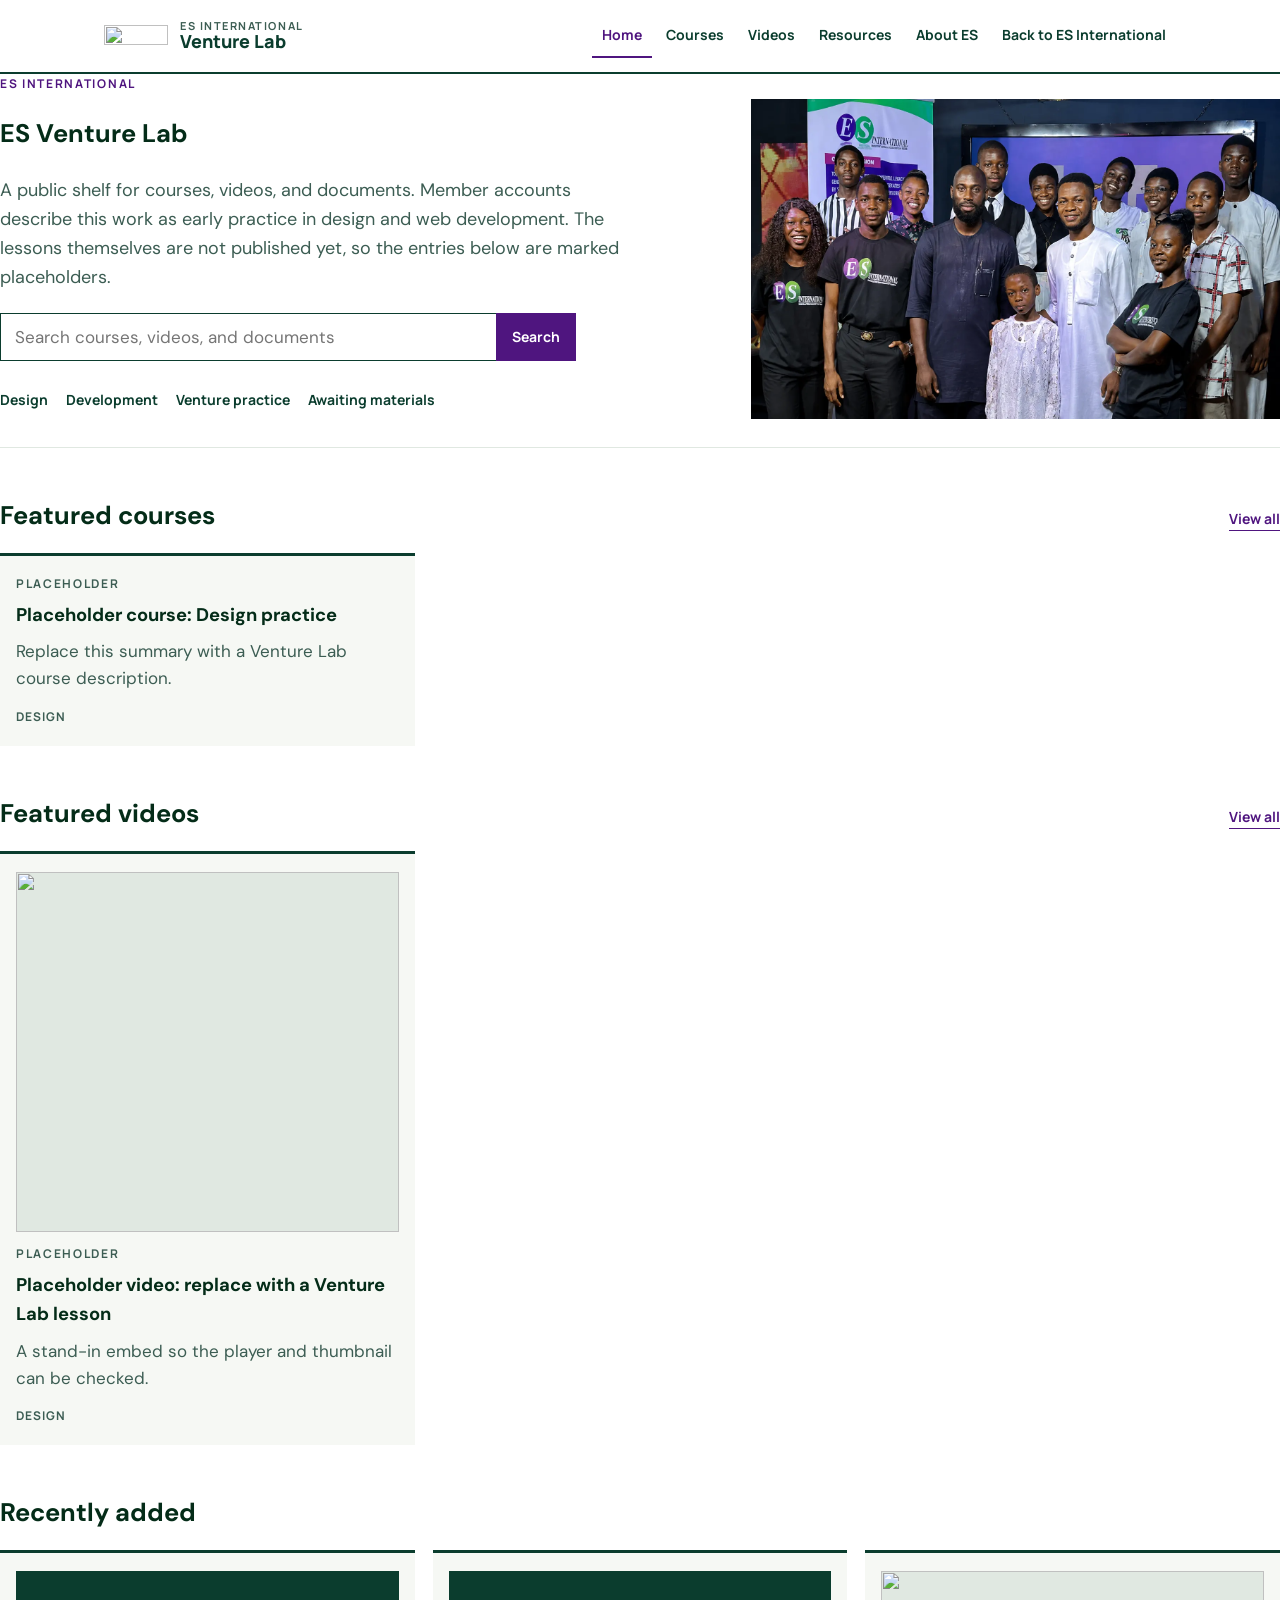
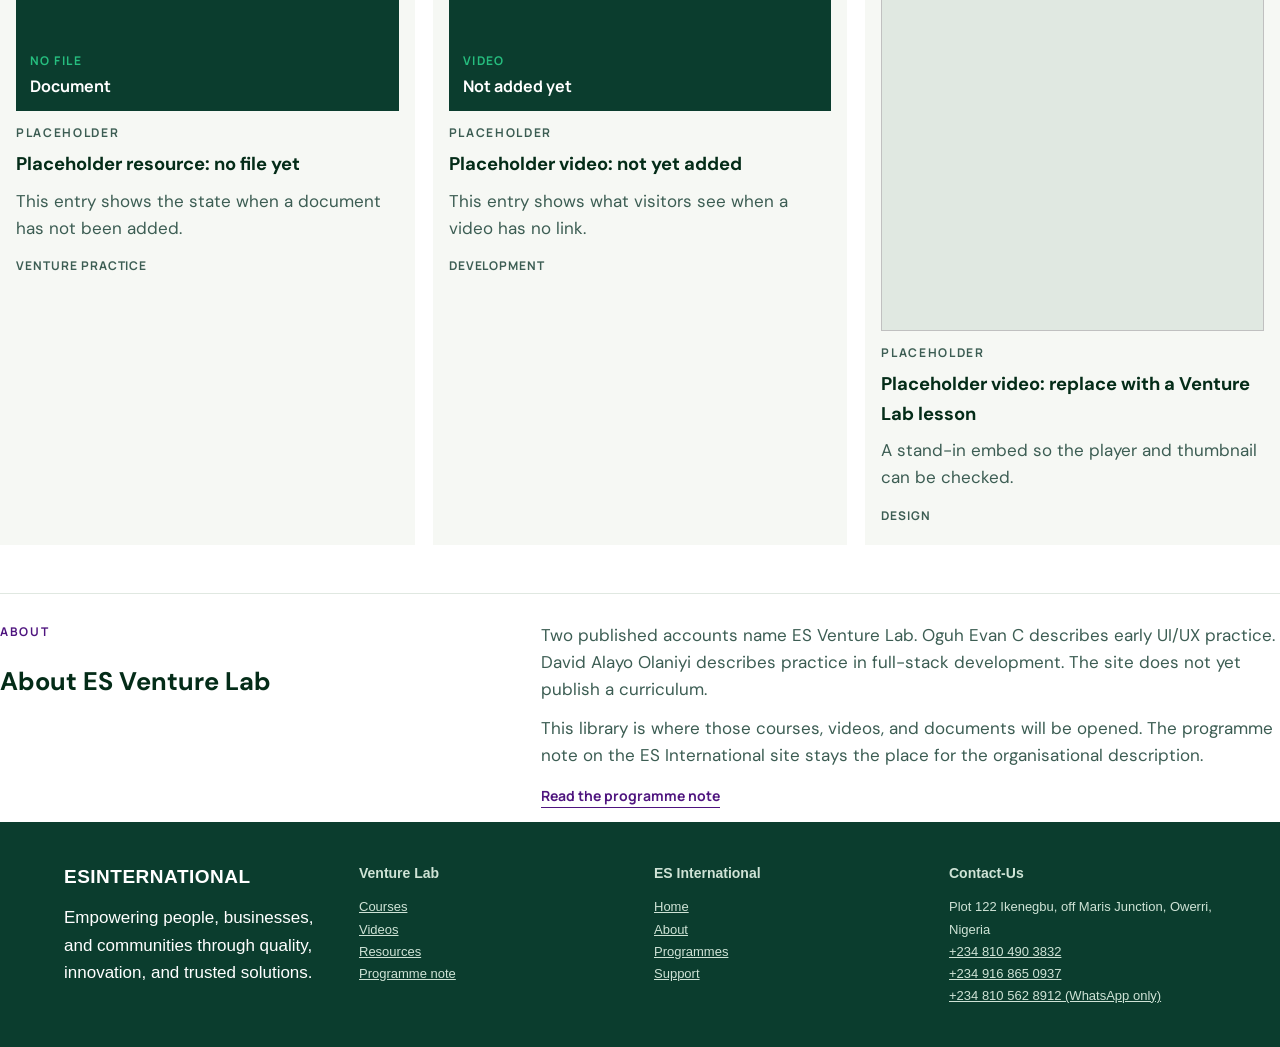
==== venture-lab/index.html @ 7b328bc0 "Add a public ES Venture Lab library so courses, videos, and documents can be found from the site. Co" ====
<!DOCTYPE html>
<html lang="en">

<head>
  <meta charset="UTF-8">
  <meta name="viewport" content="width=device-width, initial-scale=1">
  <title>ES Venture Lab</title>
  <link rel="preconnect" href="https://fonts.googleapis.com">
  <link rel="preconnect" href="https://fonts.gstatic.com" crossorigin>
  <link href="https://fonts.googleapis.com/css2?family=DM+Sans:ital,opsz,wght@0,9..40,400;0,9..40,500;0,9..40,700&family=Manrope:wght@600;700;800&display=swap" rel="stylesheet">
  <link rel="stylesheet" href="lab.css">
</head>

<body>
  <a class="skip" href="#lab-main">Skip to content</a>
  <header class="lab-header">
    <div class="lab-header-inner">
      <a class="lab-brand" href="#/">
        <img src="https://res.cloudinary.com/ytqwaayr/image/upload/f_auto,q_auto,w_160/v1791012671/transparent-color-logo.png" alt="" width="1913" height="680" decoding="async">
        <span>
          <span class="lab-brand-org">ES International</span>
          <span class="lab-brand-name">Venture Lab</span>
        </span>
      </a>
      <button class="lab-toggle" type="button" aria-expanded="false" aria-controls="lab-nav" aria-label="Open menu">
        <span class="lab-toggle-box" aria-hidden="true"><span></span><span></span><span></span></span>
      </button>
      <nav id="lab-nav" class="lab-nav" aria-label="Venture Lab">
        <ul>
          <li><a href="#/" data-nav="home">Home</a></li>
          <li><a href="#/courses" data-nav="courses">Courses</a></li>
          <li><a href="#/videos" data-nav="videos">Videos</a></li>
          <li><a href="#/resources" data-nav="resources">Resources</a></li>
          <li><a href="../about.html">About ES</a></li>
          <li><a href="../index.html">Back to ES International</a></li>
        </ul>
      </nav>
    </div>
  </header>

  <main id="lab-main" tabindex="-1"></main>
  <noscript>
    <p class="lab-noscript">The Venture Lab library needs JavaScript to list courses, videos, and documents.</p>
  </noscript>

  <footer class="lab-footer">
    <div>
      <p class="lab-mark">ESINTERNATIONAL</p>
      <p>Empowering people, businesses, and communities through quality, innovation, and trusted solutions.</p>
    </div>
    <div>
      <h2>Venture Lab</h2>
      <ul>
        <li><a href="#/courses">Courses</a></li>
        <li><a href="#/videos">Videos</a></li>
        <li><a href="#/resources">Resources</a></li>
        <li><a href="../programmes.html#venture-lab">Programme note</a></li>
      </ul>
    </div>
    <div>
      <h2>ES International</h2>
      <ul>
        <li><a href="../index.html">Home</a></li>
        <li><a href="../about.html">About</a></li>
        <li><a href="../programmes.html">Programmes</a></li>
        <li><a href="../support.html">Support</a></li>
      </ul>
    </div>
    <div>
      <h2>Contact-Us</h2>
      <ul>
        <li>Plot 122 Ikenegbu, off Maris Junction, Owerri, Nigeria</li>
        <li><a href="tel:+2348104903832">+234 810 490 3832</a></li>
        <li><a href="tel:+2349168650937">+234 916 865 0937</a></li>
        <li><a href="https://wa.me/2348105628912" target="_blank" rel="noopener noreferrer">+234 810 562 8912 (WhatsApp only)</a></li>
      </ul>
    </div>
  </footer>

  <script src="content.js"></script>
  <script src="lab.js"></script>
</body>

</html>
---- venture-lab/lab.css ----
:root {
  --green: #0B3D2E;
  --purple: #4F157F;
  --accent: #26BE7F;
  --ink: #042C18;
  --muted: #3C5D53;
  --line: #E0E8E1;
  --paper: #F6F8F4;
  --header: 72px;
}

* { box-sizing: border-box; }

html { scroll-padding-top: var(--header); }

body {
  margin: 0;
  background: #fff;
  color: var(--ink);
  font-family: "DM Sans", sans-serif;
  font-size: 17px;
  line-height: 1.6;
  overflow-x: clip;
}

img { max-width: 100%; }

a { color: inherit; }

button, input { font: inherit; }

:focus-visible {
  outline: 2px solid var(--purple);
  outline-offset: 3px;
}

.skip {
  position: absolute;
  left: 12px;
  top: 8px;
  z-index: 80;
  transform: translateY(-140%);
  background: #fff;
  color: var(--green);
  padding: 8px 12px;
  font-family: "Manrope", sans-serif;
  font-weight: 700;
}

.skip:focus { transform: none; }

.lab-header {
  position: sticky;
  top: 0;
  z-index: 40;
  background: #fff;
  border-bottom: 2px solid var(--green);
}

.lab-header-inner {
  display: flex;
  align-items: center;
  gap: 20px;
  max-width: 1120px;
  min-height: var(--header);
  margin: 0 auto;
  padding: 10px 24px;
}

.lab-brand {
  display: flex;
  align-items: center;
  gap: 12px;
  text-decoration: none;
  margin-right: auto;
}

.lab-brand img {
  width: 64px;
  height: auto;
  display: block;
}

.lab-brand-org,
.lab-brand-name {
  display: block;
  font-family: "Manrope", sans-serif;
  line-height: 1.1;
}

.lab-brand-org {
  color: var(--muted);
  font-size: 11px;
  font-weight: 700;
  letter-spacing: 0.14em;
  text-transform: uppercase;
}

.lab-brand-name {
  color: var(--green);
  font-size: 18px;
  font-weight: 800;
}

.lab-toggle {
  display: none;
  align-items: center;
  justify-content: center;
  width: 44px;
  height: 44px;
  border: 1px solid var(--green);
  background: #fff;
  color: var(--green);
  cursor: pointer;
}

.lab-toggle-box {
  display: grid;
  gap: 5px;
  width: 18px;
}

.lab-toggle-box span {
  display: block;
  height: 2px;
  background: currentColor;
}

.lab-nav ul {
  display: flex;
  flex-wrap: wrap;
  justify-content: flex-end;
  align-items: center;
  gap: 4px;
  margin: 0;
  padding: 0;
  list-style: none;
}

.lab-nav a {
  display: inline-flex;
  align-items: center;
  min-height: 44px;
  padding: 0 10px;
  border-bottom: 2px solid transparent;
  color: var(--green);
  font-family: "Manrope", sans-serif;
  font-size: 14px;
  font-weight: 700;
  text-decoration: none;
  transition: color 160ms ease, border-color 160ms ease;
}

.lab-nav a:hover,
.lab-nav a[aria-current="page"] {
  color: var(--purple);
  border-bottom-color: var(--purple);
}

.lab-main {
  max-width: 1120px;
  margin: 0 auto;
  padding: 36px 24px 72px;
}

.lab-main h1,
.lab-main h2,
.lab-main h3 {
  font-family: "Manrope", sans-serif;
  color: var(--green);
  line-height: 1.15;
  letter-spacing: -0.02em;
}

.lab-main h1 {
  margin: 8px 0 12px;
  font-size: clamp(2.2rem, 4vw, 3.6rem);
}

.lab-main h2 {
  margin: 0 0 16px;
  font-size: clamp(1.5rem, 2vw, 2rem);
}

.lab-kicker {
  margin: 0;
  color: var(--purple);
  font-family: "Manrope", sans-serif;
  font-size: 12px;
  font-weight: 700;
  letter-spacing: 0.14em;
  text-transform: uppercase;
}

.lab-lead {
  max-width: 40rem;
  margin: 0;
  color: var(--muted);
  font-size: 18px;
}

.lab-hero {
  display: grid;
  grid-template-columns: minmax(0, 1.15fr) minmax(240px, 0.85fr);
  gap: 36px;
  align-items: end;
  padding-bottom: 28px;
  border-bottom: 1px solid var(--line);
}

.lab-hero-photo {
  margin: 0;
}

.lab-hero-photo img {
  display: block;
  width: 100%;
  height: 320px;
  object-fit: cover;
}

.lab-sr {
  position: absolute;
  width: 1px;
  height: 1px;
  padding: 0;
  margin: -1px;
  overflow: hidden;
  clip: rect(0, 0, 0, 0);
  white-space: nowrap;
  border: 0;
}

.lab-search {
  display: flex;
  gap: 0;
  max-width: 36rem;
  margin-top: 22px;
}

.lab-toolbar .lab-search { margin-top: 0; }

.lab-search input {
  flex: 1;
  min-width: 0;
  min-height: 48px;
  padding: 0 14px;
  border: 1px solid var(--green);
  border-right: 0;
  background: #fff;
  color: var(--ink);
}

.lab-search button,
.lab-button {
  display: inline-flex;
  align-items: center;
  justify-content: center;
  min-height: 48px;
  padding: 0 16px;
  border: 0;
  background: var(--purple);
  color: #fff;
  font-family: "Manrope", sans-serif;
  font-size: 14px;
  font-weight: 700;
  text-decoration: none;
  cursor: pointer;
}

.lab-search button:hover,
.lab-button:hover { background: var(--green); }

.lab-cats {
  display: flex;
  flex-wrap: wrap;
  gap: 8px 18px;
  margin-top: 22px;
}

.lab-cats a,
.lab-filters button {
  border: 0;
  border-bottom: 1px solid transparent;
  background: transparent;
  padding: 6px 0;
  color: var(--green);
  font-family: "Manrope", sans-serif;
  font-size: 14px;
  font-weight: 700;
  text-decoration: none;
  cursor: pointer;
}

.lab-cats a:hover,
.lab-filters button:hover,
.lab-filters button[aria-pressed="true"] {
  color: var(--purple);
  border-bottom-color: var(--purple);
}

.lab-section { margin-top: 48px; }

.lab-section-head {
  display: flex;
  justify-content: space-between;
  align-items: baseline;
  gap: 16px;
  margin-bottom: 16px;
}

.lab-section-head h2 { margin: 0; }

.lab-section-head a {
  color: var(--purple);
  font-family: "Manrope", sans-serif;
  font-size: 14px;
  font-weight: 700;
  text-decoration: none;
  border-bottom: 1px solid var(--purple);
}

.lab-grid {
  display: grid;
  grid-template-columns: repeat(3, minmax(0, 1fr));
  gap: 18px;
}

.lab-card {
  display: flex;
  flex-direction: column;
  min-height: 100%;
  padding: 18px 16px 20px;
  border-top: 3px solid var(--green);
  background: var(--paper);
  color: inherit;
  text-decoration: none;
  transition: border-color 160ms ease;
}

.lab-card:hover { border-top-color: var(--purple); }

.lab-card h3 {
  margin: 8px 0;
  font-size: 1.15rem;
}

.lab-card p,
.lab-copy p { margin: 0; color: var(--muted); }

.lab-meta {
  margin-top: auto;
  padding-top: 14px;
  color: var(--green);
  font-family: "Manrope", sans-serif;
  font-size: 12px;
  font-weight: 700;
  letter-spacing: 0.08em;
  text-transform: uppercase;
}

.lab-thumb {
  display: block;
  width: 100%;
  aspect-ratio: 16 / 9;
  object-fit: cover;
  background: var(--line);
  margin-bottom: 12px;
}

.lab-cover {
  display: flex;
  flex-direction: column;
  justify-content: flex-end;
  min-height: 140px;
  margin-bottom: 12px;
  padding: 14px;
  background: var(--green);
  color: #fff;
}

.lab-cover span {
  font-family: "Manrope", sans-serif;
  font-size: 12px;
  font-weight: 700;
  letter-spacing: 0.12em;
  text-transform: uppercase;
  color: var(--accent);
}

.lab-cover strong {
  margin-top: 6px;
  font-family: "Manrope", sans-serif;
  font-size: 16px;
  font-weight: 700;
  line-height: 1.3;
}

.lab-toolbar {
  display: flex;
  flex-wrap: wrap;
  align-items: flex-end;
  justify-content: space-between;
  gap: 16px 24px;
  margin: 8px 0 22px;
}

.lab-filters {
  display: flex;
  flex-wrap: wrap;
  gap: 8px 16px;
}

.lab-count {
  margin: 0 0 14px;
  color: var(--muted);
  font-size: 14px;
}

.lab-empty,
.lab-unavailable {
  margin: 0;
  padding: 18px 16px;
  background: var(--paper);
  border-left: 3px solid var(--purple);
  color: var(--muted);
}

.lab-detail { max-width: 46rem; }

.lab-back {
  display: inline-block;
  margin-bottom: 14px;
  color: var(--purple);
  font-family: "Manrope", sans-serif;
  font-size: 14px;
  font-weight: 700;
  text-decoration: none;
  border-bottom: 1px solid var(--purple);
}

.lab-copy p + p { margin-top: 12px; }

.lab-materials {
  margin: 22px 0 0;
  padding: 0;
  list-style: none;
  border-top: 1px solid var(--line);
}

.lab-materials li { border-bottom: 1px solid var(--line); }

.lab-materials a {
  display: block;
  padding: 14px 0;
  color: var(--green);
  font-family: "Manrope", sans-serif;
  font-weight: 700;
  text-decoration: none;
}

.lab-materials a:hover { color: var(--purple); }

.lab-materials span {
  display: block;
  color: var(--muted);
  font-family: "DM Sans", sans-serif;
  font-size: 13px;
  font-weight: 400;
  letter-spacing: 0;
  text-transform: none;
}

.lab-player {
  position: relative;
  margin: 18px 0 22px;
  background: #042C18;
  aspect-ratio: 16 / 9;
}

.lab-player iframe {
  position: absolute;
  inset: 0;
  width: 100%;
  height: 100%;
  border: 0;
}

.lab-actions { margin-top: 22px; }

.lab-about {
  display: grid;
  grid-template-columns: minmax(0, 0.8fr) minmax(0, 1.2fr);
  gap: 28px 48px;
  padding-top: 28px;
  border-top: 1px solid var(--line);
}

.lab-about p + p { margin-top: 12px; }

.lab-noscript {
  max-width: 40rem;
  margin: 24px auto;
  padding: 0 24px;
  color: var(--muted);
}

.lab-footer {
  display: grid;
  grid-template-columns: repeat(auto-fit, minmax(180px, 1fr));
  gap: 28px;
  padding: 40px 5%;
  background: var(--green);
  color: #fff;
  font-family: Arial, sans-serif;
}

.lab-footer p { margin: 0 0 12px; }

.lab-footer h2 {
  margin: 0 0 12px;
  color: #CFE3D6;
  font-family: Arial, sans-serif;
  font-size: 14px;
  font-weight: 700;
  letter-spacing: 0;
}

.lab-footer ul {
  margin: 0;
  padding: 0;
  list-style: none;
}

.lab-footer li,
.lab-footer a {
  color: #CFE3D6;
  font-size: 13px;
  line-height: 1.7;
}

.lab-mark {
  font-size: 19px;
  font-weight: 800;
  letter-spacing: 0.5px;
}

@media (max-width: 900px) {
  .lab-header-inner { position: relative; }

  .lab-toggle { display: inline-flex; }

  .lab-nav {
    display: none;
    position: absolute;
    top: 100%;
    left: 0;
    right: 0;
    background: #fff;
    border-bottom: 1px solid var(--line);
  }

  .lab-nav.is-open { display: block; }

  .lab-nav ul { flex-direction: column; align-items: stretch; padding: 8px 12px 16px; }

  .lab-nav a { border-bottom: 0; border-left: 3px solid transparent; }

  .lab-nav a[aria-current="page"] {
    border-left-color: var(--purple);
    background: var(--paper);
  }

  .lab-hero,
  .lab-about,
  .lab-grid { grid-template-columns: 1fr; }

  .lab-hero-photo img { height: 220px; }
}

@media (min-width: 601px) and (max-width: 900px) {
  .lab-grid { grid-template-columns: 1fr 1fr; }
}

@media (max-width: 600px) {
  .lab-header-inner,
  .lab-main { padding-left: 16px; padding-right: 16px; }

  .lab-search { flex-direction: column; }

  .lab-search input { border-right: 1px solid var(--green); border-bottom: 0; }

  .lab-main h1 { font-size: 2rem; }
}

@media (prefers-reduced-motion: reduce) {
  .lab-nav a,
  .lab-card,
  .lab-toggle-box span { transition: none; }
}
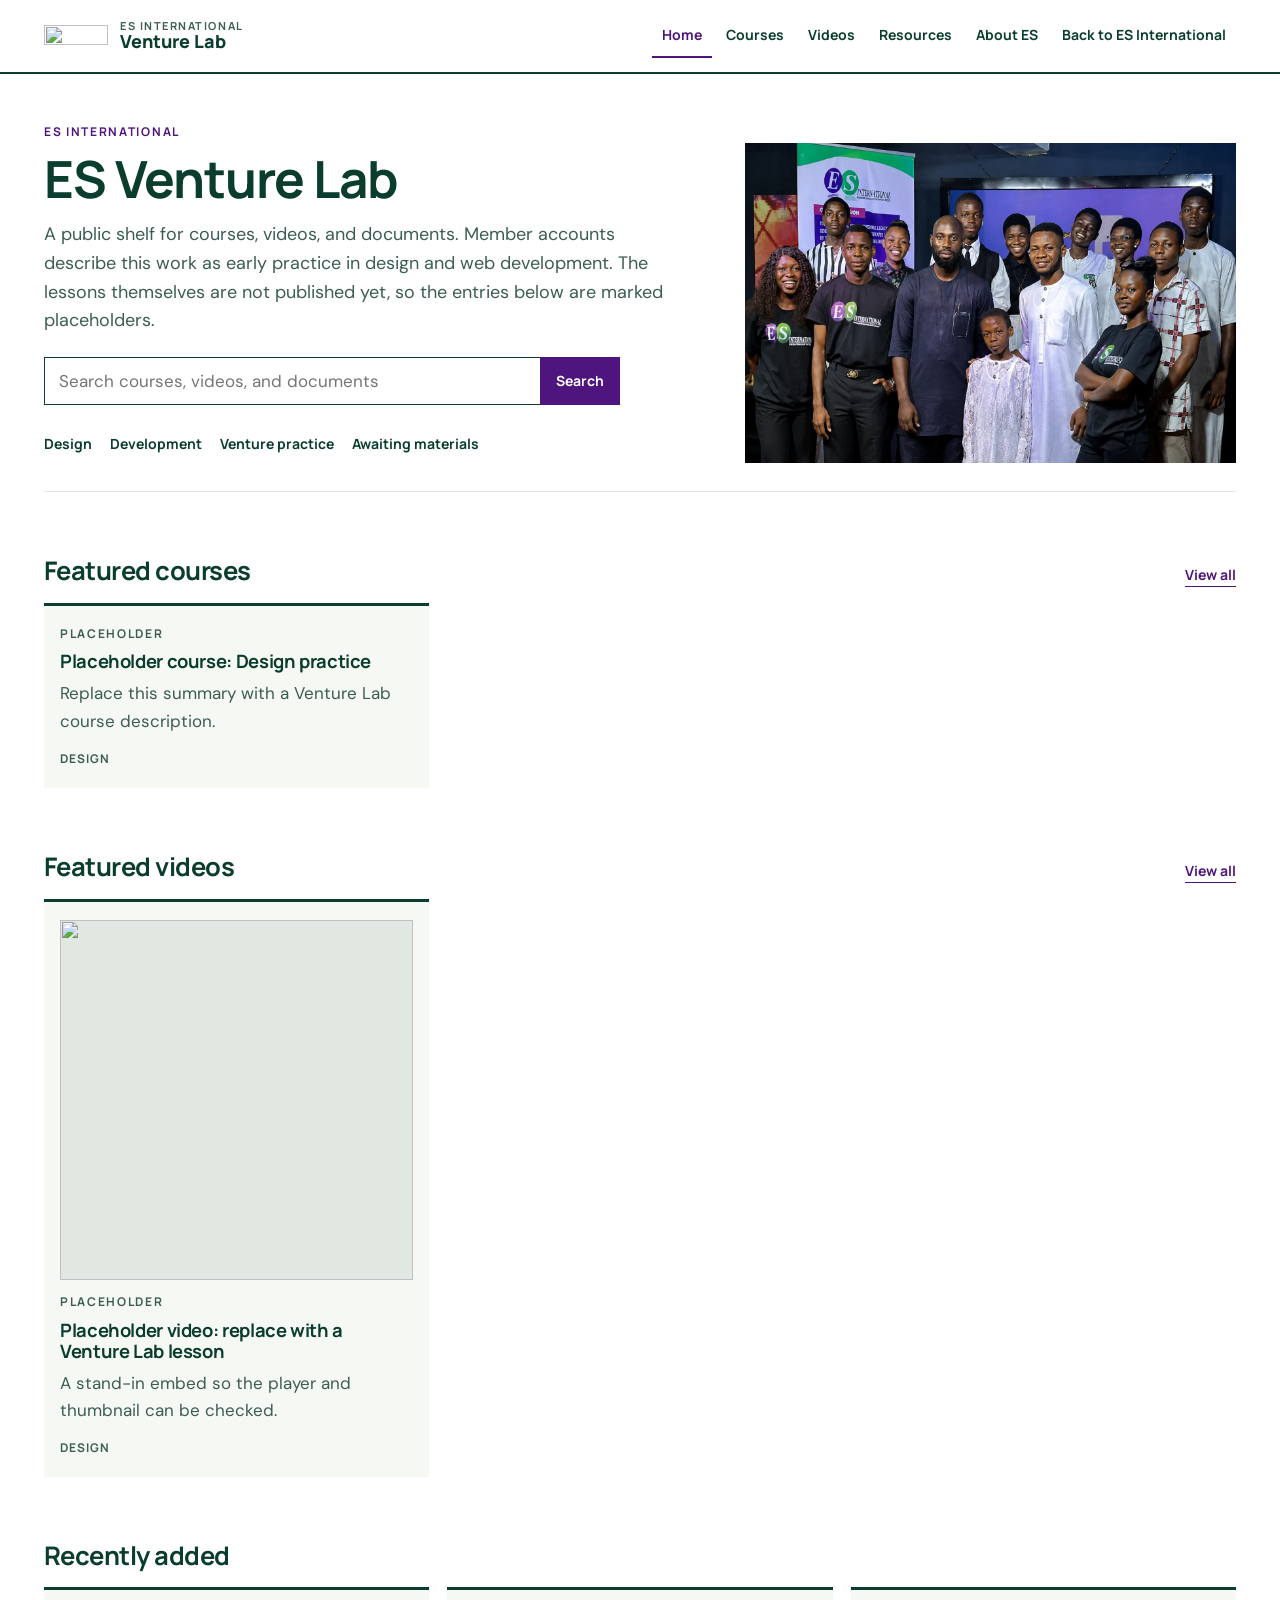
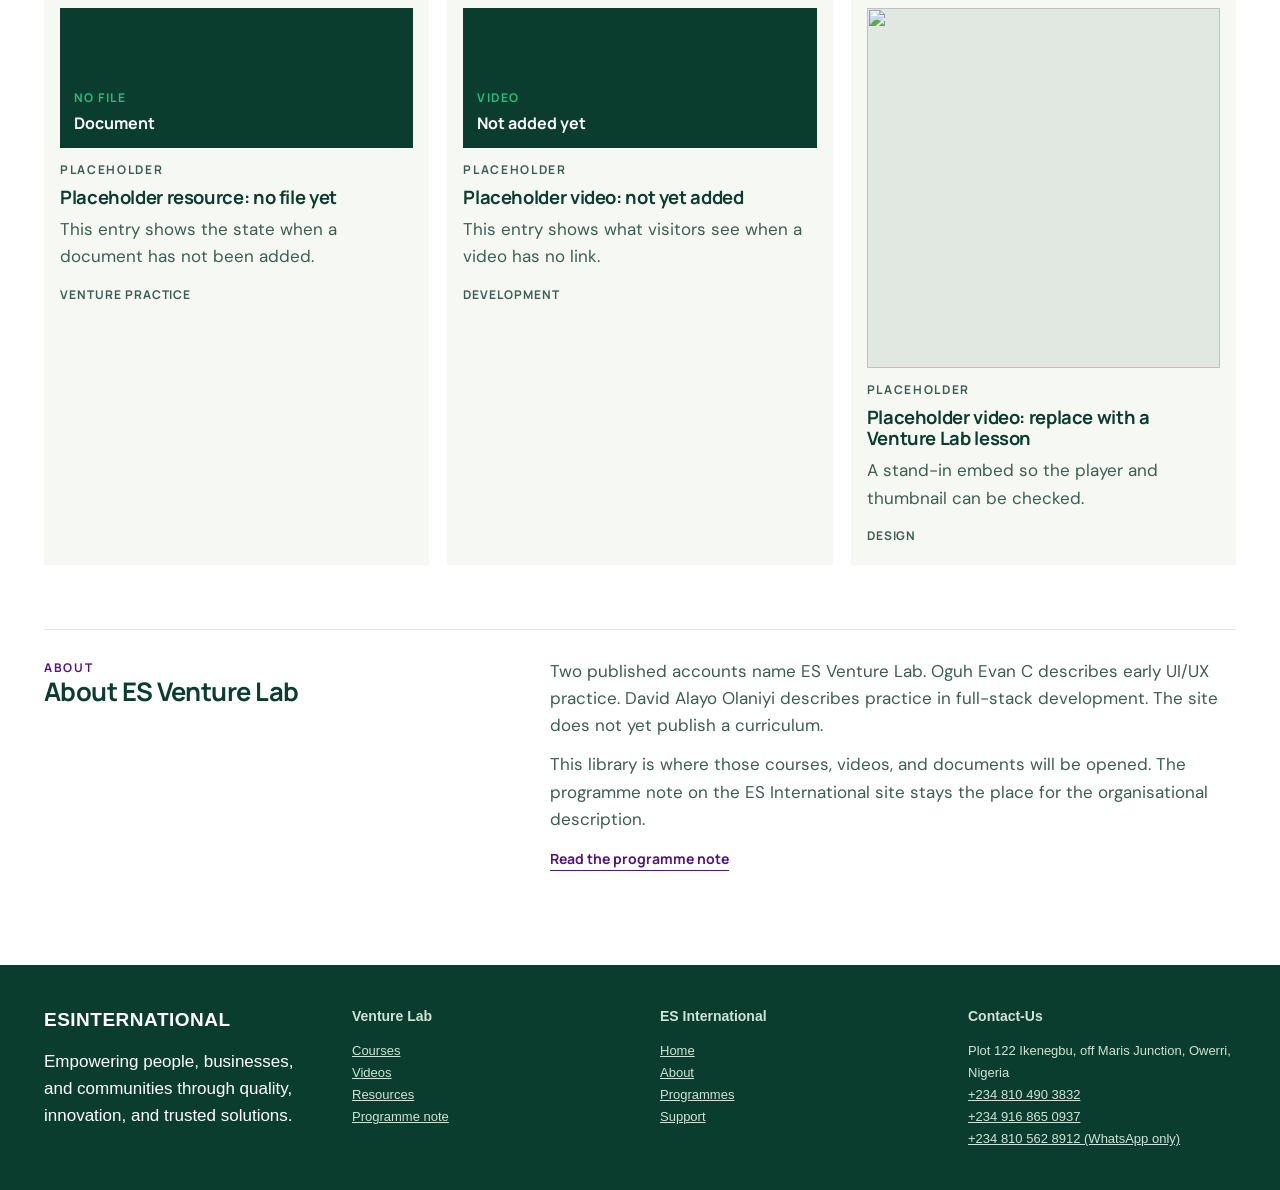
==== commit bdf953c3: "Align Venture Lab pages to one centred content width. Co-authored-by: Cursor <cursoragent@cursor.com" ====
--- a/venture-lab/index.html
+++ b/venture-lab/index.html
@@ -38,42 +38,44 @@
     </div>
   </header>
 
-  <main id="lab-main" tabindex="-1"></main>
+  <main id="lab-main" class="lab-main" tabindex="-1"></main>
   <noscript>
     <p class="lab-noscript">The Venture Lab library needs JavaScript to list courses, videos, and documents.</p>
   </noscript>
 
   <footer class="lab-footer">
-    <div>
-      <p class="lab-mark">ESINTERNATIONAL</p>
-      <p>Empowering people, businesses, and communities through quality, innovation, and trusted solutions.</p>
-    </div>
-    <div>
-      <h2>Venture Lab</h2>
-      <ul>
-        <li><a href="#/courses">Courses</a></li>
-        <li><a href="#/videos">Videos</a></li>
-        <li><a href="#/resources">Resources</a></li>
-        <li><a href="../programmes.html#venture-lab">Programme note</a></li>
-      </ul>
-    </div>
-    <div>
-      <h2>ES International</h2>
-      <ul>
-        <li><a href="../index.html">Home</a></li>
-        <li><a href="../about.html">About</a></li>
-        <li><a href="../programmes.html">Programmes</a></li>
-        <li><a href="../support.html">Support</a></li>
-      </ul>
-    </div>
-    <div>
-      <h2>Contact-Us</h2>
-      <ul>
-        <li>Plot 122 Ikenegbu, off Maris Junction, Owerri, Nigeria</li>
-        <li><a href="tel:+2348104903832">+234 810 490 3832</a></li>
-        <li><a href="tel:+2349168650937">+234 916 865 0937</a></li>
-        <li><a href="https://wa.me/2348105628912" target="_blank" rel="noopener noreferrer">+234 810 562 8912 (WhatsApp only)</a></li>
-      </ul>
+    <div class="lab-footer-inner">
+      <div>
+        <p class="lab-mark">ESINTERNATIONAL</p>
+        <p>Empowering people, businesses, and communities through quality, innovation, and trusted solutions.</p>
+      </div>
+      <div>
+        <h2>Venture Lab</h2>
+        <ul>
+          <li><a href="#/courses">Courses</a></li>
+          <li><a href="#/videos">Videos</a></li>
+          <li><a href="#/resources">Resources</a></li>
+          <li><a href="../programmes.html#venture-lab">Programme note</a></li>
+        </ul>
+      </div>
+      <div>
+        <h2>ES International</h2>
+        <ul>
+          <li><a href="../index.html">Home</a></li>
+          <li><a href="../about.html">About</a></li>
+          <li><a href="../programmes.html">Programmes</a></li>
+          <li><a href="../support.html">Support</a></li>
+        </ul>
+      </div>
+      <div>
+        <h2>Contact-Us</h2>
+        <ul>
+          <li>Plot 122 Ikenegbu, off Maris Junction, Owerri, Nigeria</li>
+          <li><a href="tel:+2348104903832">+234 810 490 3832</a></li>
+          <li><a href="tel:+2349168650937">+234 916 865 0937</a></li>
+          <li><a href="https://wa.me/2348105628912" target="_blank" rel="noopener noreferrer">+234 810 562 8912 (WhatsApp only)</a></li>
+        </ul>
+      </div>
     </div>
   </footer>
 
--- a/venture-lab/lab.css
+++ b/venture-lab/lab.css
@@ -7,6 +7,8 @@
   --line: #E0E8E1;
   --paper: #F6F8F4;
   --header: 72px;
+  --lab-content: 1200px;
+  --lab-gutter: 44px;
 }
 
 * { box-sizing: border-box; }
@@ -57,14 +59,25 @@
   border-bottom: 2px solid var(--green);
 }
 
+.lab-header-inner,
+.lab-main,
+.lab-footer-inner,
+.lab-noscript {
+  width: 100%;
+  max-width: calc(var(--lab-content) + (var(--lab-gutter) * 2));
+  margin-left: auto;
+  margin-right: auto;
+  padding-left: var(--lab-gutter);
+  padding-right: var(--lab-gutter);
+}
+
 .lab-header-inner {
   display: flex;
   align-items: center;
   gap: 20px;
-  max-width: 1120px;
   min-height: var(--header);
-  margin: 0 auto;
-  padding: 10px 24px;
+  padding-top: 10px;
+  padding-bottom: 10px;
 }
 
 .lab-brand {
@@ -158,9 +171,8 @@
 }
 
 .lab-main {
-  max-width: 1120px;
-  margin: 0 auto;
-  padding: 36px 24px 72px;
+  padding-top: 48px;
+  padding-bottom: 80px;
 }
 
 .lab-main h1,
@@ -238,7 +250,16 @@
   margin-top: 22px;
 }
 
-.lab-toolbar .lab-search { margin-top: 0; }
+.lab-toolbar > form {
+  flex: 1 1 20rem;
+  max-width: 36rem;
+  min-width: 0;
+}
+
+.lab-toolbar .lab-search {
+  width: 100%;
+  margin-top: 0;
+}
 
 .lab-search input {
   flex: 1;
@@ -299,7 +320,7 @@
   border-bottom-color: var(--purple);
 }
 
-.lab-section { margin-top: 48px; }
+.lab-section { margin-top: 64px; }
 
 .lab-section-head {
   display: flex;
@@ -402,7 +423,7 @@
   align-items: flex-end;
   justify-content: space-between;
   gap: 16px 24px;
-  margin: 8px 0 22px;
+  margin: 20px 0 28px;
 }
 
 .lab-filters {
@@ -499,20 +520,23 @@
 .lab-about p + p { margin-top: 12px; }
 
 .lab-noscript {
-  max-width: 40rem;
-  margin: 24px auto;
-  padding: 0 24px;
+  margin-top: 24px;
+  margin-bottom: 24px;
   color: var(--muted);
 }
 
 .lab-footer {
-  display: grid;
-  grid-template-columns: repeat(auto-fit, minmax(180px, 1fr));
-  gap: 28px;
-  padding: 40px 5%;
   background: var(--green);
   color: #fff;
   font-family: Arial, sans-serif;
+}
+
+.lab-footer-inner {
+  display: grid;
+  grid-template-columns: repeat(auto-fit, minmax(180px, 1fr));
+  gap: 28px 40px;
+  padding-top: 40px;
+  padding-bottom: 40px;
 }
 
 .lab-footer p { margin: 0 0 12px; }
@@ -546,6 +570,8 @@
 }
 
 @media (max-width: 900px) {
+  :root { --lab-gutter: 32px; }
+
   .lab-header-inner { position: relative; }
 
   .lab-toggle { display: inline-flex; }
@@ -562,7 +588,11 @@
 
   .lab-nav.is-open { display: block; }
 
-  .lab-nav ul { flex-direction: column; align-items: stretch; padding: 8px 12px 16px; }
+  .lab-nav ul {
+    flex-direction: column;
+    align-items: stretch;
+    padding: 8px var(--lab-gutter) 16px;
+  }
 
   .lab-nav a { border-bottom: 0; border-left: 3px solid transparent; }
 
@@ -583,10 +613,23 @@
 }
 
 @media (max-width: 600px) {
-  .lab-header-inner,
-  .lab-main { padding-left: 16px; padding-right: 16px; }
-
-  .lab-search { flex-direction: column; }
+  :root { --lab-gutter: 20px; }
+
+  .lab-toolbar {
+    flex-direction: column;
+    align-items: stretch;
+  }
+
+  .lab-toolbar > form {
+    flex-basis: auto;
+    max-width: none;
+    width: 100%;
+  }
+
+  .lab-search {
+    flex-direction: column;
+    max-width: none;
+  }
 
   .lab-search input { border-right: 1px solid var(--green); border-bottom: 0; }
 
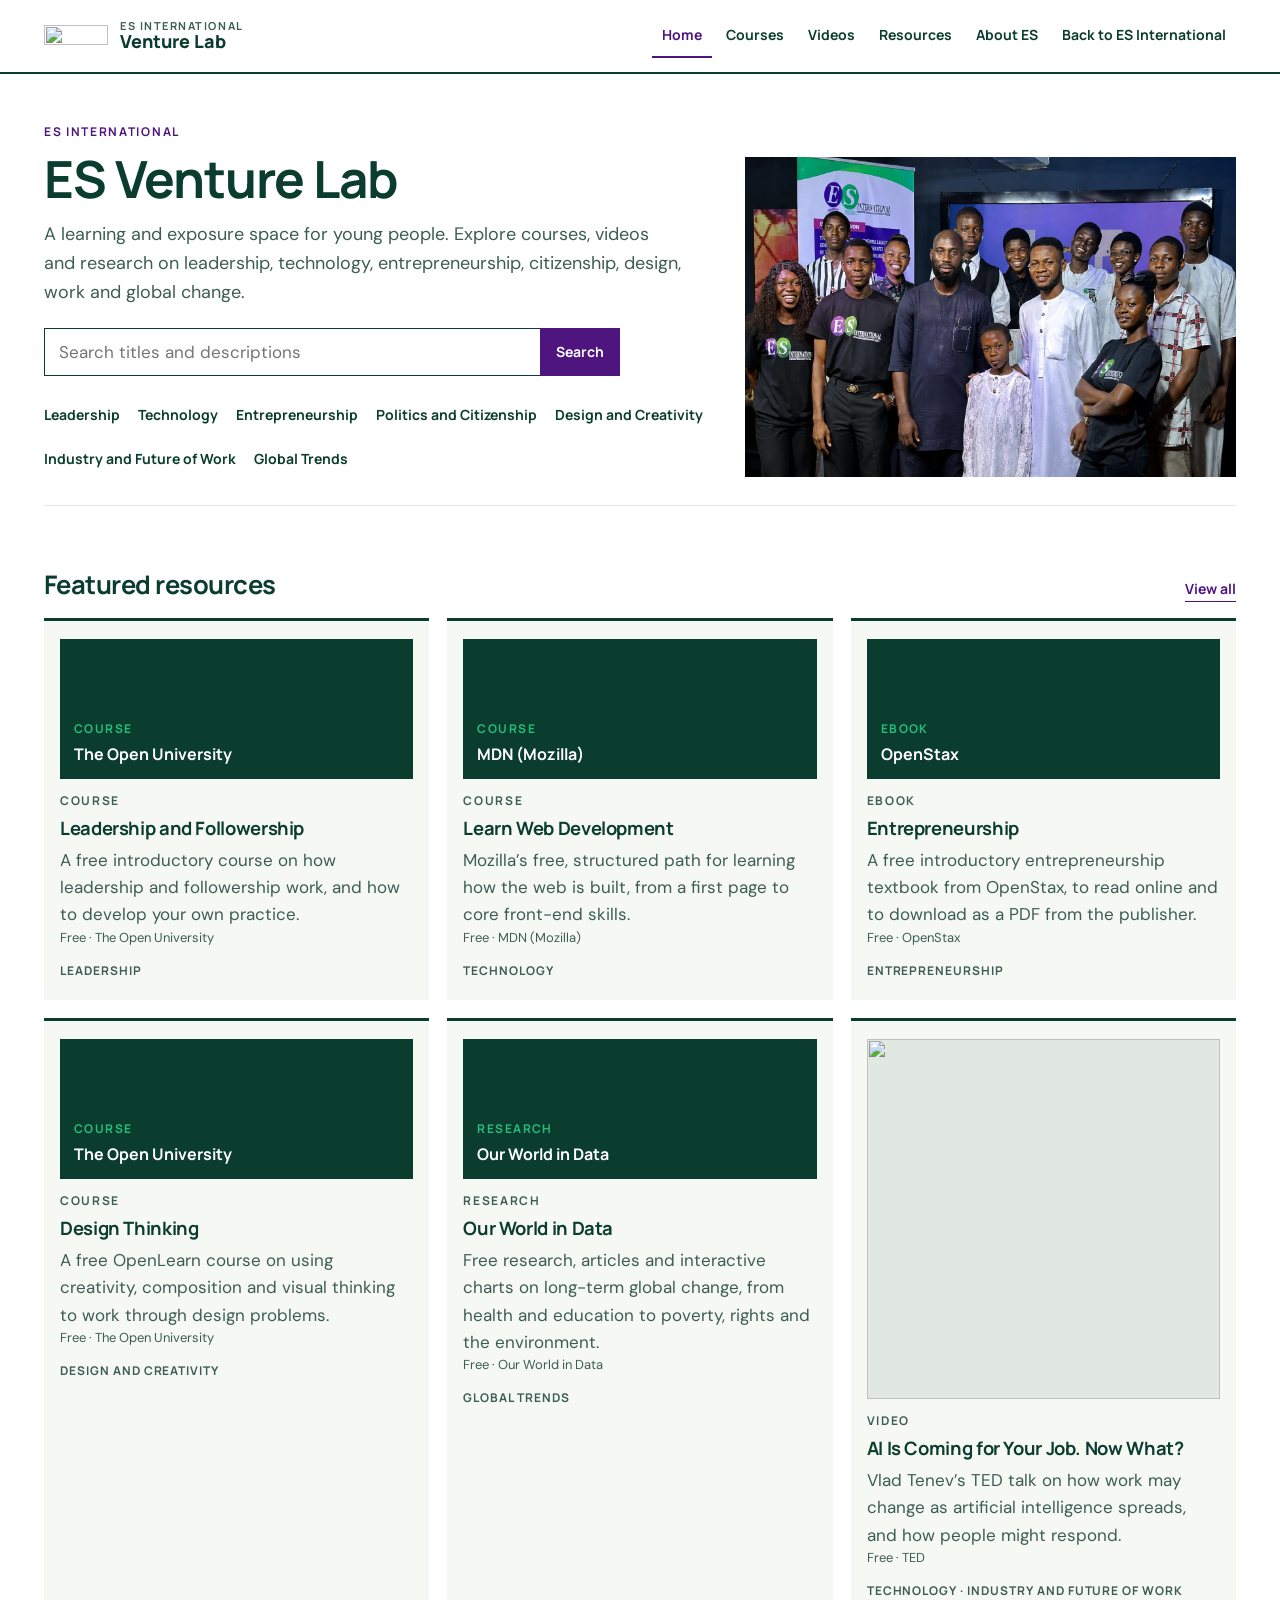
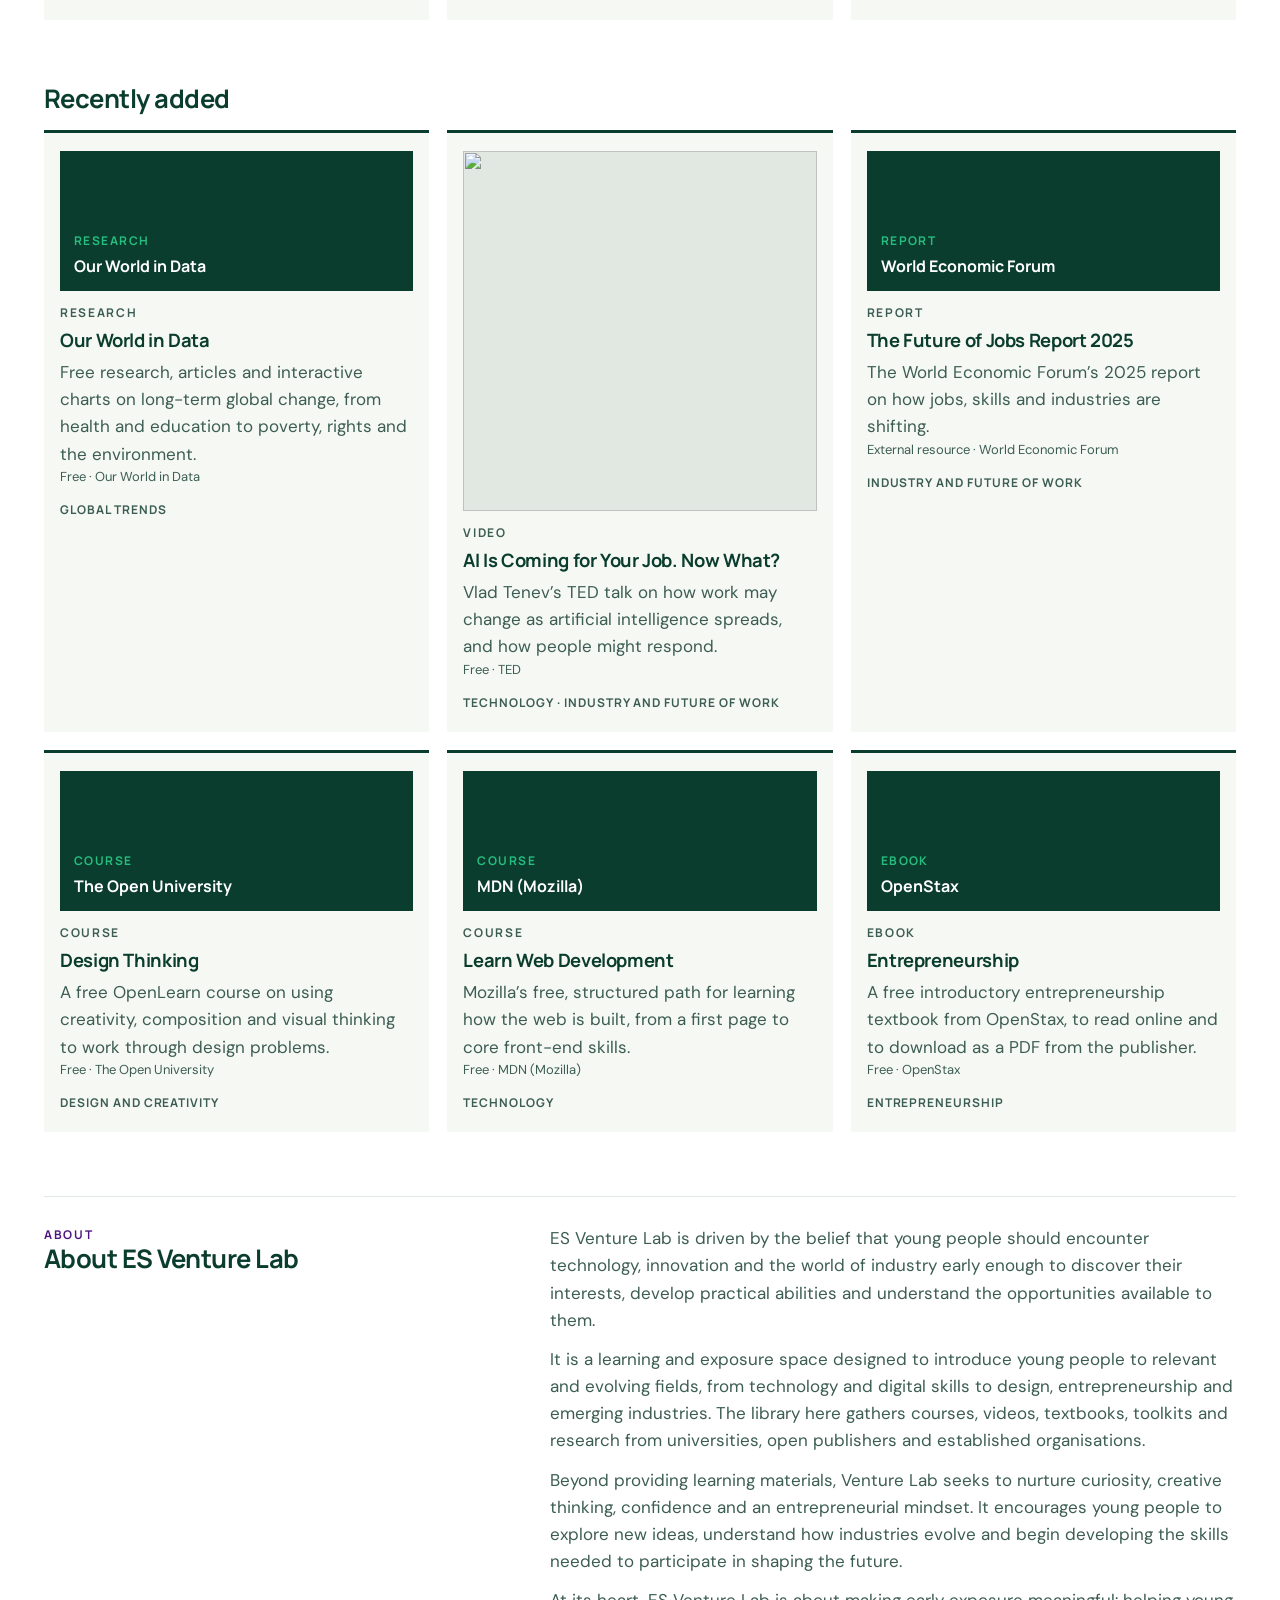
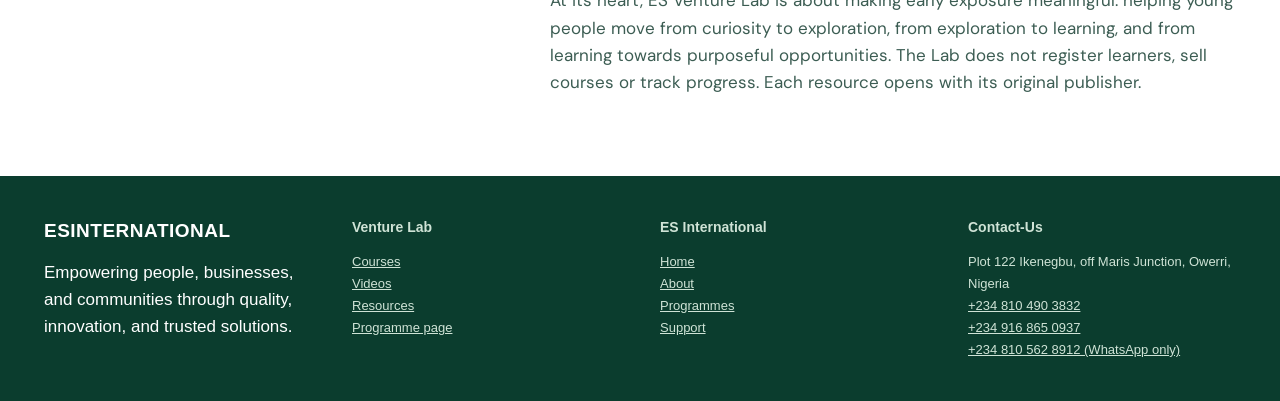
==== commit 5ca3680f: "Rewrite programme pages and fill Venture Lab with real learning resources. Co-authored-by: Cursor <c" ====
--- a/venture-lab/index.html
+++ b/venture-lab/index.html
@@ -55,7 +55,7 @@
           <li><a href="#/courses">Courses</a></li>
           <li><a href="#/videos">Videos</a></li>
           <li><a href="#/resources">Resources</a></li>
-          <li><a href="../programmes.html#venture-lab">Programme note</a></li>
+          <li><a href="../programmes.html#venture-lab">Programme page</a></li>
         </ul>
       </div>
       <div>
--- a/venture-lab/lab.css
+++ b/venture-lab/lab.css
@@ -380,6 +380,53 @@
   text-transform: uppercase;
 }
 
+.lab-source {
+  margin-top: 6px;
+  color: var(--muted);
+  font-size: 13px;
+  line-height: 1.4;
+}
+
+.lab-filter-stack {
+  display: flex;
+  flex-direction: column;
+  align-items: flex-end;
+  gap: 8px;
+  max-width: 100%;
+}
+
+.lab-facts {
+  display: grid;
+  grid-template-columns: 7.5rem minmax(0, 1fr);
+  gap: 8px 16px;
+  margin: 18px 0;
+}
+
+.lab-facts dt,
+.lab-facts dd {
+  margin: 0;
+}
+
+.lab-facts dt {
+  color: var(--green);
+  font-family: "Manrope", sans-serif;
+  font-size: 12px;
+  font-weight: 700;
+  letter-spacing: 0.08em;
+  text-transform: uppercase;
+}
+
+.lab-facts dd {
+  color: var(--ink);
+}
+
+.lab-action-note {
+  display: block;
+  margin-top: 8px;
+  color: var(--muted);
+  font-size: 14px;
+}
+
 .lab-thumb {
   display: block;
   width: 100%;
@@ -615,7 +662,8 @@
 @media (max-width: 600px) {
   :root { --lab-gutter: 20px; }
 
-  .lab-toolbar {
+  .lab-toolbar,
+  .lab-filter-stack {
     flex-direction: column;
     align-items: stretch;
   }
